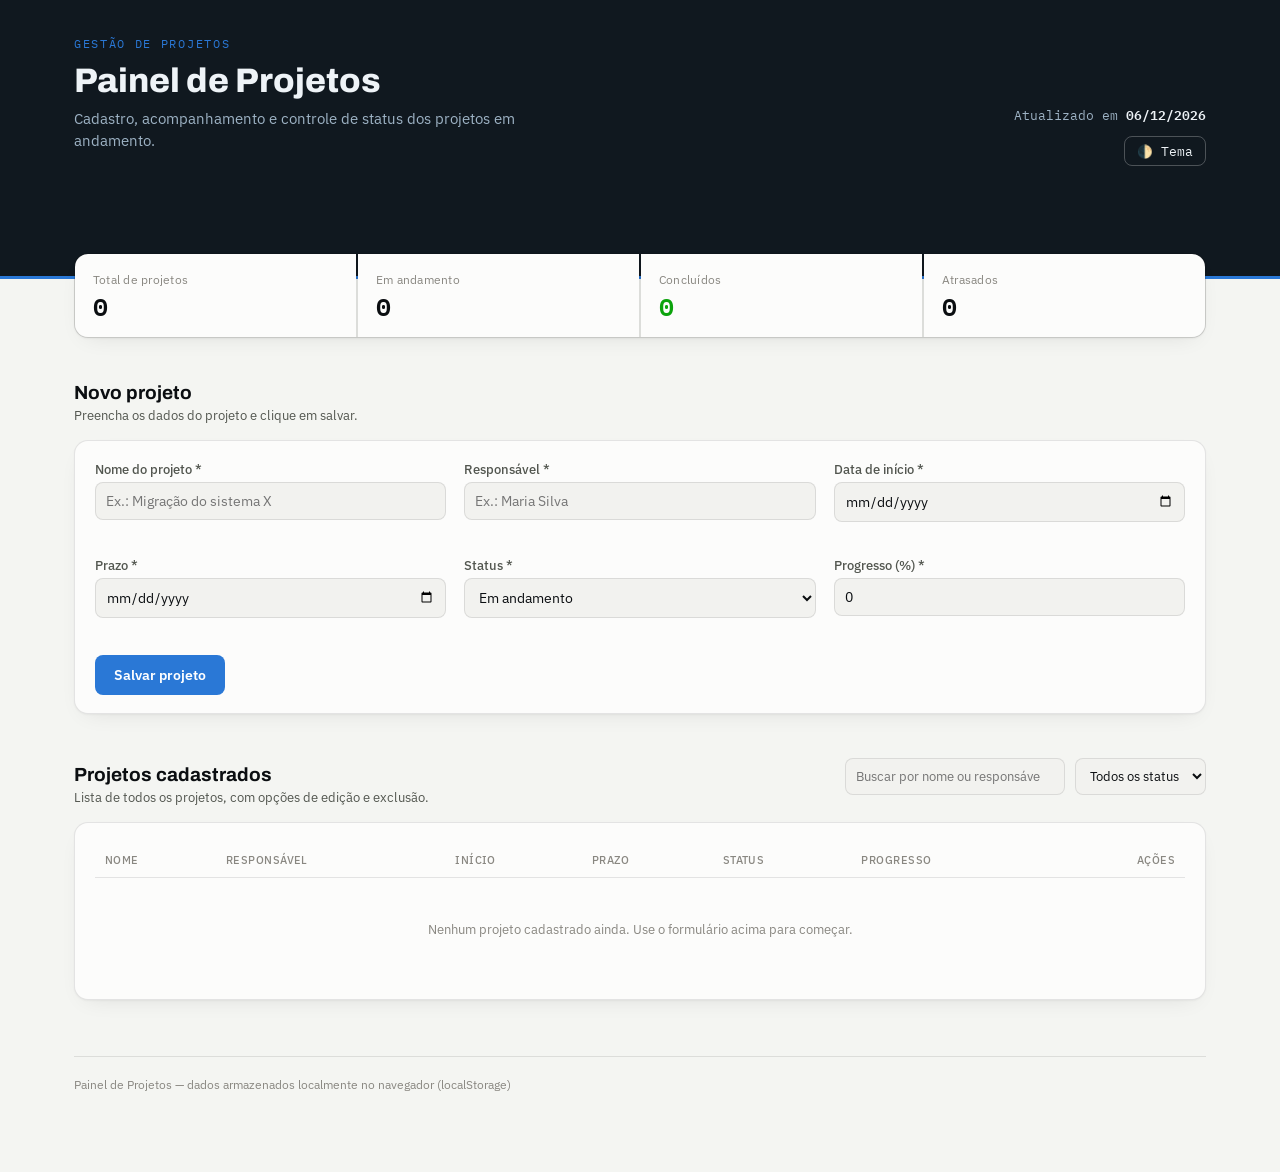
==== index.html @ 85240cec "Initial commit: Painel de Projetos" ====
<!doctype html>
<html lang="pt-BR">
<head>
<meta charset="UTF-8">
<title>Painel de Projetos</title>
<meta name="viewport" content="width=device-width, initial-scale=1">
<link rel="preconnect" href="https://fonts.googleapis.com">
<link rel="preconnect" href="https://fonts.gstatic.com" crossorigin>
<link href="https://fonts.googleapis.com/css2?family=Archivo:wght@500;600;700;800&family=IBM+Plex+Sans:wght@400;500;600&family=IBM+Plex+Mono:wght@400;500;600&display=swap" rel="stylesheet">
<link rel="stylesheet" href="css/styles.css">
</head>
<body>

<div class="band">
  <div class="wrap">
    <div>
      <p class="eyebrow">Gestão de Projetos</p>
      <h1>Painel de Projetos</h1>
      <p class="sub">Cadastro, acompanhamento e controle de status dos projetos em andamento.</p>
    </div>
    <div class="band-meta">
      <span>Atualizado em <strong id="meta-date">—</strong></span>
      <button id="btn-theme" class="btn-ghost" type="button" title="Alternar tema">🌓 Tema</button>
    </div>
  </div>
</div>

<div class="wrap">
  <div class="kpis" id="kpi-row"></div>

  <section>
    <div class="section-head">
      <div>
        <h2 id="form-title">Novo projeto</h2>
        <p>Preencha os dados do projeto e clique em salvar.</p>
      </div>
    </div>
    <div class="card">
      <form id="project-form" novalidate>
        <input type="hidden" id="project-id">
        <div class="form-grid">
          <div class="field">
            <label for="f-nome">Nome do projeto *</label>
            <input type="text" id="f-nome" maxlength="120" required placeholder="Ex.: Migração do sistema X">
            <span class="error" data-for="f-nome"></span>
          </div>
          <div class="field">
            <label for="f-responsavel">Responsável *</label>
            <input type="text" id="f-responsavel" maxlength="80" required placeholder="Ex.: Maria Silva">
            <span class="error" data-for="f-responsavel"></span>
          </div>
          <div class="field">
            <label for="f-inicio">Data de início *</label>
            <input type="date" id="f-inicio" required>
            <span class="error" data-for="f-inicio"></span>
          </div>
          <div class="field">
            <label for="f-prazo">Prazo *</label>
            <input type="date" id="f-prazo" required>
            <span class="error" data-for="f-prazo"></span>
          </div>
          <div class="field">
            <label for="f-status">Status *</label>
            <select id="f-status" required>
              <option value="planejado">Planejado</option>
              <option value="andamento" selected>Em andamento</option>
              <option value="concluido">Concluído</option>
            </select>
            <span class="error" data-for="f-status"></span>
          </div>
          <div class="field">
            <label for="f-progresso">Progresso (%) *</label>
            <input type="number" id="f-progresso" min="0" max="100" step="1" value="0" required>
            <span class="error" data-for="f-progresso"></span>
          </div>
        </div>
        <div class="form-actions">
          <button type="submit" class="btn-primary" id="btn-submit">Salvar projeto</button>
          <button type="button" class="btn-secondary" id="btn-cancel" hidden>Cancelar edição</button>
          <span class="form-msg" id="form-msg"></span>
        </div>
      </form>
    </div>
  </section>

  <section>
    <div class="section-head">
      <div>
        <h2>Projetos cadastrados</h2>
        <p>Lista de todos os projetos, com opções de edição e exclusão.</p>
      </div>
      <div class="toolbar">
        <input type="search" id="f-search" placeholder="Buscar por nome ou responsável…">
        <select id="f-filter-status">
          <option value="">Todos os status</option>
          <option value="planejado">Planejado</option>
          <option value="andamento">Em andamento</option>
          <option value="concluido">Concluído</option>
          <option value="atrasado">Atrasado</option>
        </select>
      </div>
    </div>
    <div class="card">
      <div class="table-wrap">
        <table class="data-table" id="table-projects">
          <thead>
            <tr>
              <th>Nome</th>
              <th>Responsável</th>
              <th>Início</th>
              <th>Prazo</th>
              <th>Status</th>
              <th>Progresso</th>
              <th class="num">Ações</th>
            </tr>
          </thead>
          <tbody id="table-body"></tbody>
        </table>
        <p class="empty-state" id="empty-state" hidden>Nenhum projeto cadastrado ainda. Use o formulário acima para começar.</p>
      </div>
    </div>
  </section>

  <footer>
    <span>Painel de Projetos — dados armazenados localmente no navegador (localStorage)</span>
  </footer>
</div>

<div class="modal-overlay" id="confirm-overlay" hidden>
  <div class="modal">
    <h3>Excluir projeto</h3>
    <p id="confirm-text">Tem certeza que deseja excluir este projeto? Esta ação não pode ser desfeita.</p>
    <div class="modal-actions">
      <button type="button" class="btn-secondary" id="confirm-cancel">Cancelar</button>
      <button type="button" class="btn-danger" id="confirm-ok">Excluir</button>
    </div>
  </div>
</div>

<div class="toast" id="toast"></div>

<script src="js/storage.js"></script>
<script src="js/app.js"></script>
</body>
</html>
---- css/styles.css ----
:root{
  color-scheme: light;
  --page:        #f4f5f2;
  --surface:     #fcfcfb;
  --surface-2:   #f2f2ef;
  --ink:         #0b0e11;
  --ink-2:       #52564f;
  --muted:       #898781;
  --border:      rgba(11,11,11,0.10);
  --accent:      #2a78d6;
  --accent-ink:  #ffffff;
  --band:        #10181f;
  --band-ink:    #eef3f7;
  --band-ink-2:  #9db2c4;
  --good:        #0ca30c;
  --bad:         #d03b3b;
  --warn:        #eda100;
  --radius: 14px;
  --shadow: 0 1px 2px rgba(11,11,11,0.04), 0 8px 24px -12px rgba(11,11,11,0.12);
}
:root[data-theme="dark"]{
  color-scheme: dark;
  --page:      #0d0d0d;
  --surface:   #1a1a19;
  --surface-2: #212120;
  --ink:       #ffffff;
  --ink-2:     #c3c2b7;
  --muted:     #8f8d87;
  --border:    rgba(255,255,255,0.10);
  --accent:    #3987e5;
  --accent-ink:#08111a;
  --band:      #05080a;
  --band-ink:  #eef3f7;
  --band-ink-2:#7f97ab;
  --good:      #0ca30c;
  --bad:       #e66767;
  --warn:      #c98500;
}

*{box-sizing:border-box;}
html,body{margin:0;padding:0;}
body{
  background:var(--page);
  color:var(--ink);
  font-family:"IBM Plex Sans", system-ui, -apple-system, "Segoe UI", sans-serif;
  -webkit-font-smoothing:antialiased;
}
h1,h2,h3{font-family:"Archivo", system-ui, sans-serif; text-wrap:balance; margin:0;}
.mono{font-family:"IBM Plex Mono", ui-monospace, Menlo, Consolas, monospace;}

.wrap{max-width:1180px; margin:0 auto; padding:0 24px 80px;}

/* ---- Header band ---- */
.band{
  background:var(--band);
  color:var(--band-ink);
  padding:36px 0 30px;
  border-bottom:3px solid var(--accent);
}
.band .wrap{display:flex; flex-wrap:wrap; align-items:flex-end; justify-content:space-between; gap:20px;}
.eyebrow{
  font-family:"IBM Plex Mono", monospace;
  font-size:12px; letter-spacing:.14em; text-transform:uppercase;
  color:var(--accent); margin:0 0 10px;
}
.band h1{font-size:clamp(24px,3.4vw,34px); font-weight:800; color:var(--band-ink); line-height:1.15;}
.band .sub{color:var(--band-ink-2); font-size:14.5px; margin-top:8px; max-width:56ch; line-height:1.5;}
.band-meta{
  display:flex; flex-direction:column; align-items:flex-end; gap:10px;
  font-family:"IBM Plex Mono", monospace; color:var(--band-ink-2); font-size:12.5px;
  text-align:right;
}
.band-meta strong{color:var(--band-ink); font-size:13px; font-weight:600;}

.btn-ghost{
  background:transparent; border:1px solid rgba(255,255,255,0.25); color:var(--band-ink);
  border-radius:8px; padding:6px 12px; font-size:12.5px; cursor:pointer; font-family:inherit;
}
.btn-ghost:hover{background:rgba(255,255,255,0.08);}

/* ---- KPI row ---- */
.kpis{
  display:grid; grid-template-columns:repeat(4,1fr); gap:2px;
  background:var(--border);
  border:1px solid var(--border);
  border-radius:var(--radius);
  overflow:hidden;
  margin-top:-26px;
  box-shadow:var(--shadow);
  position:relative; z-index:2;
}
.kpi{
  background:var(--surface);
  padding:18px 18px 16px;
  display:flex; flex-direction:column; gap:6px; min-width:0;
}
.kpi .label{font-size:12px; color:var(--muted); letter-spacing:.02em;}
.kpi .value{
  font-family:"IBM Plex Mono", monospace; font-weight:600;
  font-size:clamp(19px,2vw,25px); line-height:1.1; color:var(--ink);
}
.kpi .note{font-size:11.5px; color:var(--muted); line-height:1.4;}
.kpi.warn .value{color:var(--bad);}
.kpi.good .value{color:var(--good);}

/* ---- Sections ---- */
section{margin-top:44px;}
.section-head{display:flex; align-items:baseline; justify-content:space-between; gap:16px; margin-bottom:16px; flex-wrap:wrap;}
.section-head h2{font-size:19px; font-weight:700;}
.section-head p{margin:4px 0 0; font-size:13px; color:var(--ink-2); max-width:62ch;}

.card{
  background:var(--surface);
  border:1px solid var(--border);
  border-radius:var(--radius);
  padding:20px 20px 18px;
  box-shadow:var(--shadow);
  min-width:0;
}

/* ---- Form ---- */
.form-grid{display:grid; grid-template-columns:repeat(3,1fr); gap:16px 18px;}
.field{display:flex; flex-direction:column; gap:5px; min-width:0;}
.field label{font-size:12.5px; color:var(--ink-2); font-weight:500;}
.field input, .field select{
  background:var(--surface-2); color:var(--ink); border:1px solid var(--border);
  border-radius:8px; padding:9px 10px; font-size:13.5px; font-family:inherit;
}
.field input:focus, .field select:focus{outline:2px solid var(--accent); outline-offset:1px;}
.field .error{font-size:11.5px; color:var(--bad); min-height:14px;}
.field.invalid input, .field.invalid select{border-color:var(--bad);}

.form-actions{display:flex; align-items:center; gap:12px; margin-top:18px; flex-wrap:wrap;}
.btn-primary, .btn-secondary, .btn-danger{
  border-radius:8px; padding:10px 18px; font-size:13.5px; font-weight:600; cursor:pointer;
  font-family:inherit; border:1px solid transparent;
}
.btn-primary{background:var(--accent); color:var(--accent-ink);}
.btn-primary:hover{filter:brightness(1.05);}
.btn-secondary{background:var(--surface-2); color:var(--ink); border-color:var(--border);}
.btn-secondary:hover{background:var(--border);}
.btn-danger{background:var(--bad); color:#fff;}
.btn-danger:hover{filter:brightness(1.06);}
.form-msg{font-size:12.5px; color:var(--good);}
.form-msg.error{color:var(--bad);}

/* ---- Toolbar ---- */
.toolbar{display:flex; gap:10px; flex-wrap:wrap;}
.toolbar input, .toolbar select{
  background:var(--surface-2); color:var(--ink); border:1px solid var(--border);
  border-radius:8px; padding:8px 10px; font-size:13px; font-family:inherit;
}
.toolbar input{min-width:220px;}

/* ---- Table ---- */
table.data-table{width:100%; border-collapse:collapse; font-size:12.5px;}
table.data-table th, table.data-table td{text-align:left; padding:10px 10px; border-bottom:1px solid var(--border); vertical-align:middle;}
table.data-table th{color:var(--muted); font-weight:500; font-size:11px; text-transform:uppercase; letter-spacing:.04em;}
table.data-table td.num, table.data-table th.num{text-align:right;}
table.data-table tr:last-child td{border-bottom:none;}
.table-wrap{overflow-x:auto; -webkit-overflow-scrolling:touch;}
.empty-state{text-align:center; color:var(--muted); font-size:13px; padding:30px 0;}

.badge{
  display:inline-flex; align-items:center; gap:5px; padding:3px 9px; border-radius:999px;
  font-size:11.5px; font-weight:600; white-space:nowrap;
}
.badge.planejado{background:rgba(137,135,129,0.18); color:var(--muted);}
.badge.andamento{background:rgba(42,120,214,0.15); color:var(--accent);}
.badge.concluido{background:rgba(12,163,12,0.15); color:var(--good);}
.badge.atrasado{background:rgba(208,59,59,0.15); color:var(--bad);}

.progress-bar{width:100px; height:8px; background:var(--surface-2); border-radius:4px; overflow:hidden; display:inline-block; vertical-align:middle; margin-right:8px;}
.progress-bar > span{display:block; height:100%; background:var(--accent);}
.progress-cell{display:flex; align-items:center; gap:4px;}

.row-actions{display:flex; gap:8px; justify-content:flex-end;}
.icon-btn{
  background:transparent; border:1px solid var(--border); border-radius:6px; cursor:pointer;
  padding:5px 9px; font-size:12px; color:var(--ink-2); font-family:inherit;
}
.icon-btn:hover{background:var(--surface-2); color:var(--ink);}
.icon-btn.danger:hover{border-color:var(--bad); color:var(--bad);}

footer{margin-top:56px; padding-top:20px; border-top:1px solid var(--border); font-size:12px; color:var(--muted);}

/* ---- Modal ---- */
.modal-overlay{
  position:fixed; inset:0; background:rgba(0,0,0,0.45); display:flex; align-items:center; justify-content:center; z-index:20;
}
.modal-overlay[hidden]{display:none;}
.modal{background:var(--surface); border-radius:var(--radius); padding:22px; max-width:360px; width:90%; box-shadow:var(--shadow); border:1px solid var(--border);}
.modal h3{font-size:16px; margin-bottom:8px;}
.modal p{font-size:13.5px; color:var(--ink-2); line-height:1.5; margin:0 0 18px;}
.modal-actions{display:flex; justify-content:flex-end; gap:10px;}

/* ---- Toast ---- */
.toast{
  position:fixed; bottom:20px; right:20px; background:var(--band); color:var(--band-ink);
  padding:12px 18px; border-radius:10px; font-size:13px; box-shadow:var(--shadow);
  opacity:0; transform:translateY(10px); transition:opacity .2s ease, transform .2s ease;
  pointer-events:none; z-index:30;
}
.toast.show{opacity:1; transform:translateY(0);}

@media (max-width: 900px){
  .kpis{grid-template-columns:repeat(2,1fr);}
  .form-grid{grid-template-columns:1fr 1fr;}
}
@media (max-width: 560px){
  .form-grid{grid-template-columns:1fr;}
  .band-meta{align-items:flex-start;}
}
@media (prefers-reduced-motion: reduce){
  *{transition:none !important; animation:none !important;}
}
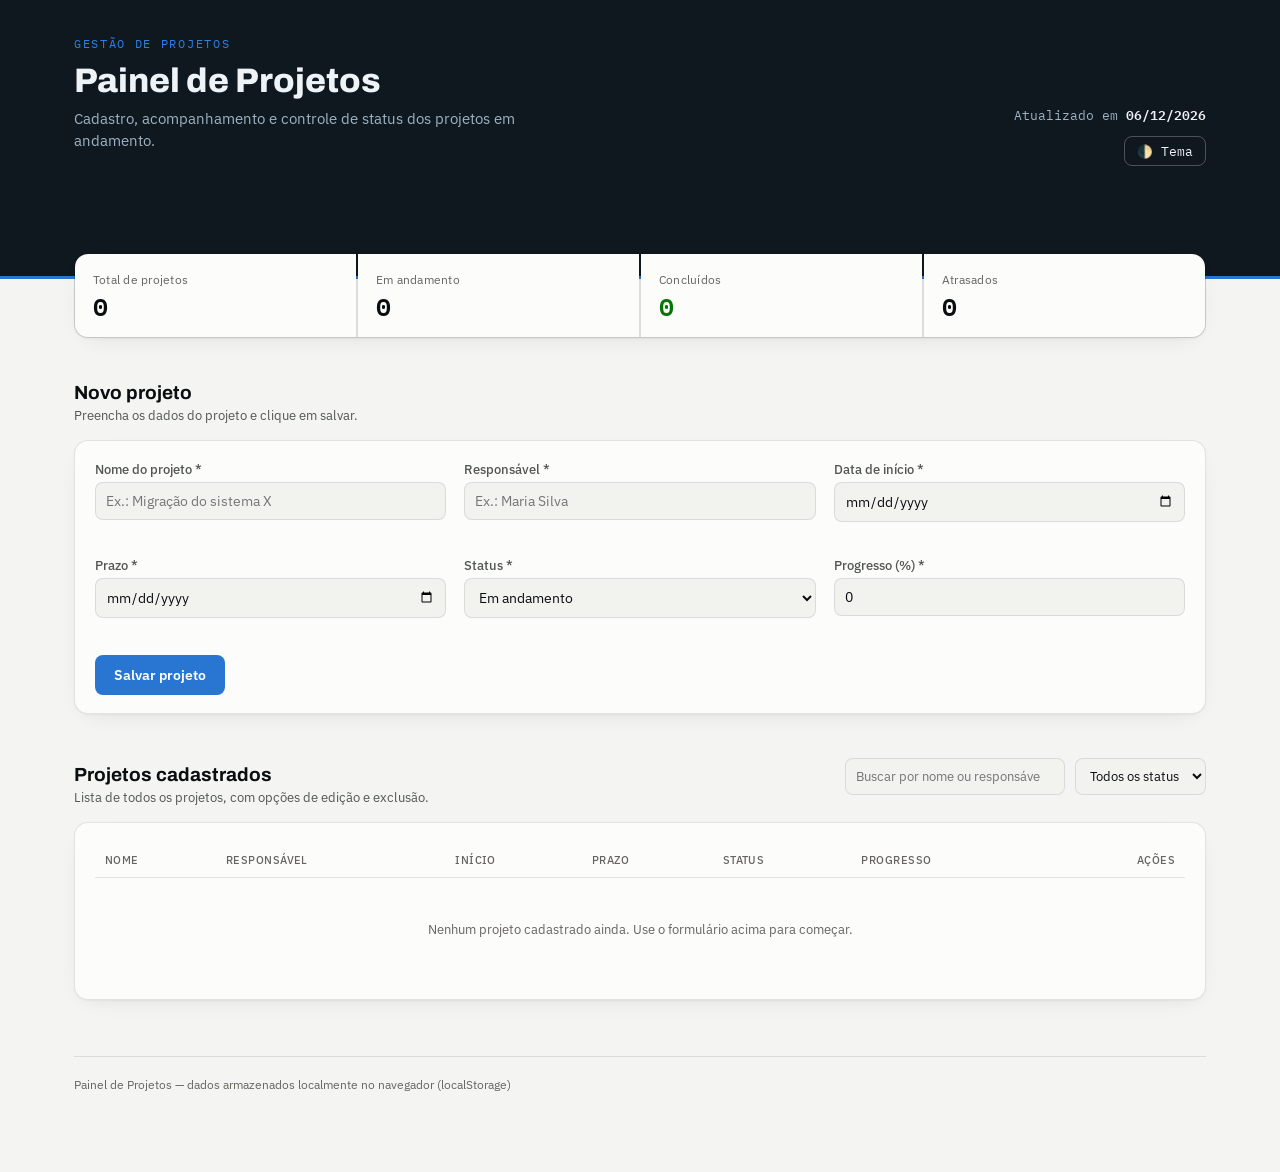
==== commit bece42f1: "feat(a11y): basic accessibility pass - contrast, labels, dialog semantics (BKL-104) - Fixes 9 real W" ====
--- a/index.html
+++ b/index.html
@@ -90,7 +90,9 @@
         <p>Lista de todos os projetos, com opções de edição e exclusão.</p>
       </div>
       <div class="toolbar">
+        <label class="sr-only" for="f-search">Buscar por nome ou responsável</label>
         <input type="search" id="f-search" placeholder="Buscar por nome ou responsável…">
+        <label class="sr-only" for="f-filter-status">Filtrar por status</label>
         <select id="f-filter-status">
           <option value="">Todos os status</option>
           <option value="planejado">Planejado</option>
@@ -127,8 +129,8 @@
 </div>
 
 <div class="modal-overlay" id="confirm-overlay" hidden>
-  <div class="modal">
-    <h3>Excluir projeto</h3>
+  <div class="modal" role="dialog" aria-modal="true" aria-labelledby="confirm-title" aria-describedby="confirm-text">
+    <h3 id="confirm-title">Excluir projeto</h3>
     <p id="confirm-text">Tem certeza que deseja excluir este projeto? Esta ação não pode ser desfeita.</p>
     <div class="modal-actions">
       <button type="button" class="btn-secondary" id="confirm-cancel">Cancelar</button>
--- a/css/styles.css
+++ b/css/styles.css
@@ -5,15 +5,17 @@
   --surface-2:   #f2f2ef;
   --ink:         #0b0e11;
   --ink-2:       #52564f;
-  --muted:       #898781;
+  --muted:       #65645f;
   --border:      rgba(11,11,11,0.10);
-  --accent:      #2a78d6;
+  --accent:      #2976d2;
   --accent-ink:  #ffffff;
+  --accent-badge:#2467b8;
+  --eyebrow-ink: #2d80e5;
   --band:        #10181f;
   --band-ink:    #eef3f7;
   --band-ink-2:  #9db2c4;
-  --good:        #0ca30c;
-  --bad:         #d03b3b;
+  --good:        #097509;
+  --bad:         #b93535;
   --warn:        #eda100;
   --radius: 14px;
   --shadow: 0 1px 2px rgba(11,11,11,0.04), 0 8px 24px -12px rgba(11,11,11,0.12);
@@ -29,12 +31,19 @@
   --border:    rgba(255,255,255,0.10);
   --accent:    #3987e5;
   --accent-ink:#08111a;
+  --accent-badge:#478fe7;
+  --eyebrow-ink: #3987e5;
   --band:      #05080a;
   --band-ink:  #eef3f7;
   --band-ink-2:#7f97ab;
   --good:      #0ca30c;
   --bad:       #e66767;
   --warn:      #c98500;
+}
+
+.sr-only{
+  position:absolute; width:1px; height:1px; padding:0; margin:-1px;
+  overflow:hidden; clip:rect(0,0,0,0); white-space:nowrap; border:0;
 }
 
 *{box-sizing:border-box;}
@@ -61,7 +70,7 @@
 .eyebrow{
   font-family:"IBM Plex Mono", monospace;
   font-size:12px; letter-spacing:.14em; text-transform:uppercase;
-  color:var(--accent); margin:0 0 10px;
+  color:var(--eyebrow-ink); margin:0 0 10px;
 }
 .band h1{font-size:clamp(24px,3.4vw,34px); font-weight:800; color:var(--band-ink); line-height:1.15;}
 .band .sub{color:var(--band-ink-2); font-size:14.5px; margin-top:8px; max-width:56ch; line-height:1.5;}
@@ -165,9 +174,9 @@
   display:inline-flex; align-items:center; gap:5px; padding:3px 9px; border-radius:999px;
   font-size:11.5px; font-weight:600; white-space:nowrap;
 }
-.badge.planejado{background:rgba(137,135,129,0.18); color:var(--muted);}
-.badge.andamento{background:rgba(42,120,214,0.15); color:var(--accent);}
-.badge.concluido{background:rgba(12,163,12,0.15); color:var(--good);}
+.badge.planejado{background:rgba(137,135,129,0.12); color:var(--muted);}
+.badge.andamento{background:rgba(42,120,214,0.15); color:var(--accent-badge);}
+.badge.concluido{background:rgba(12,163,12,0.12); color:var(--good);}
 .badge.atrasado{background:rgba(208,59,59,0.15); color:var(--bad);}
 
 .progress-bar{width:100px; height:8px; background:var(--surface-2); border-radius:4px; overflow:hidden; display:inline-block; vertical-align:middle; margin-right:8px;}
